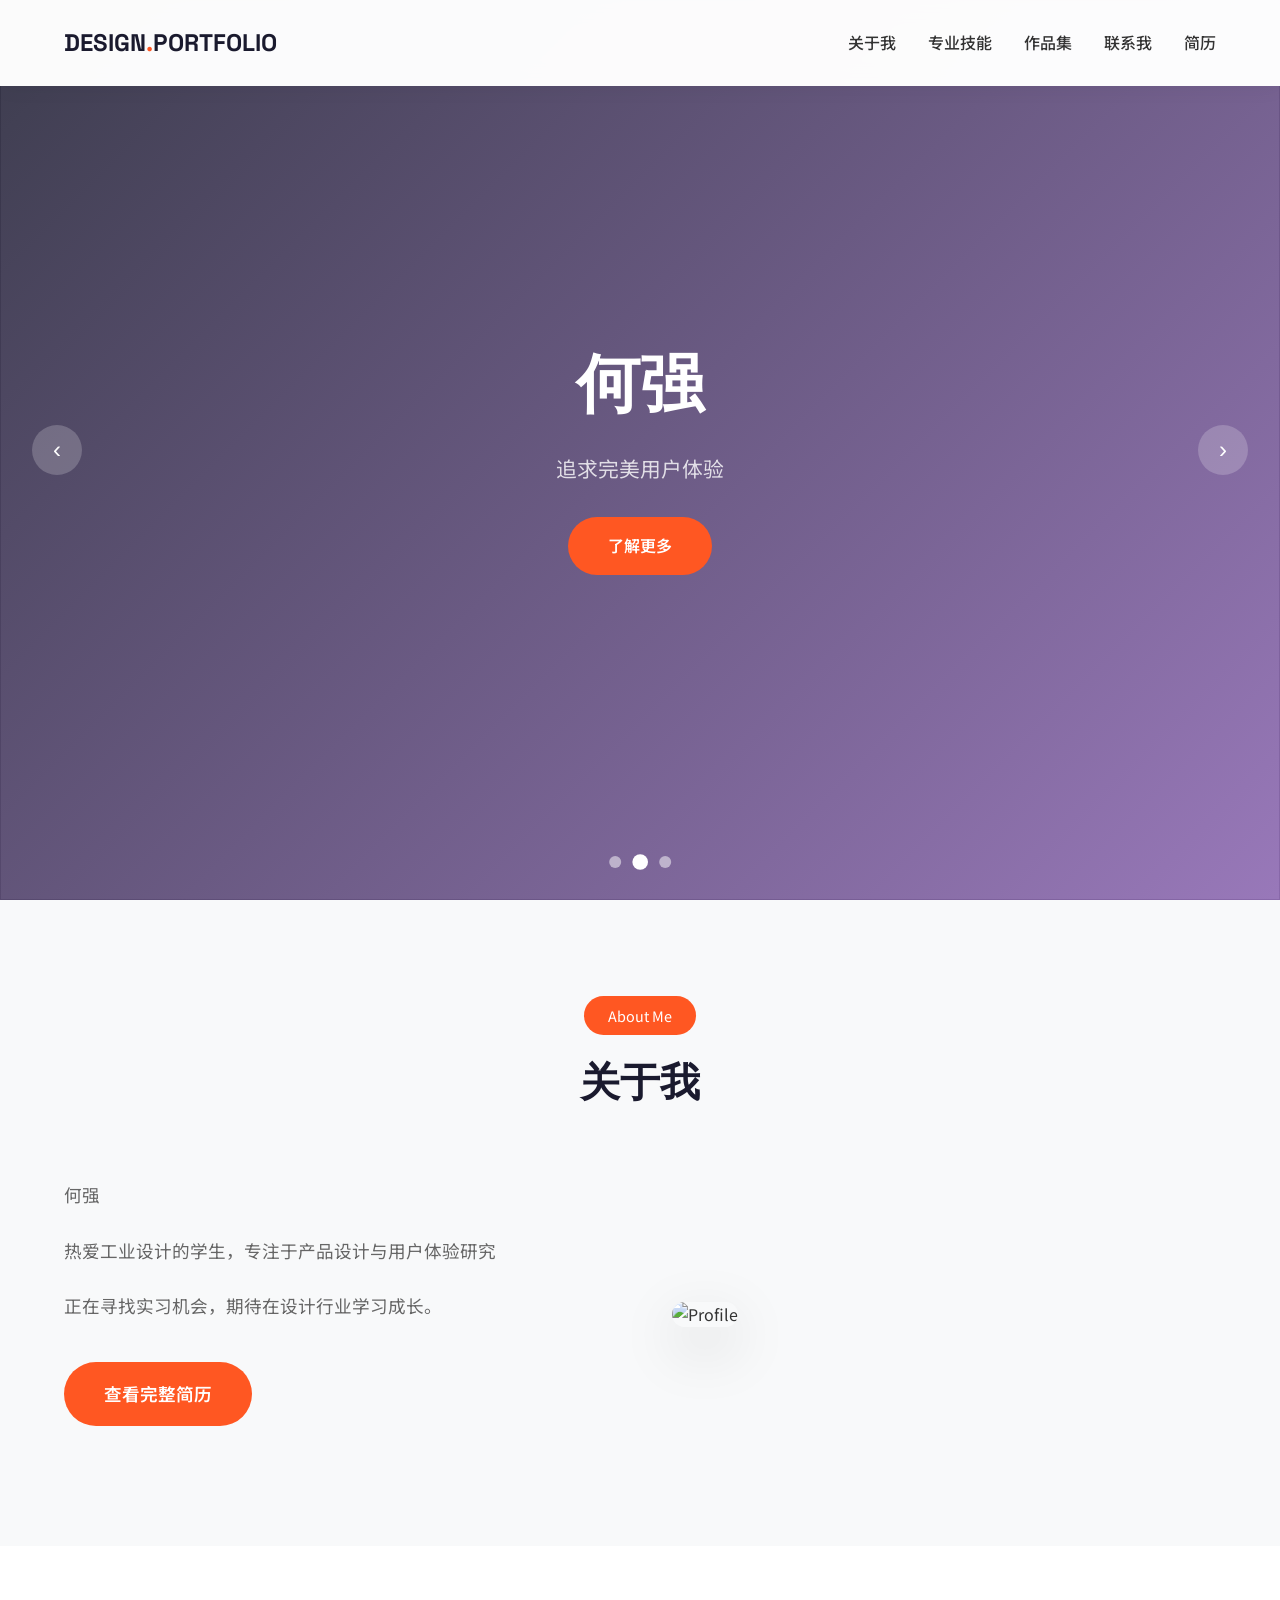
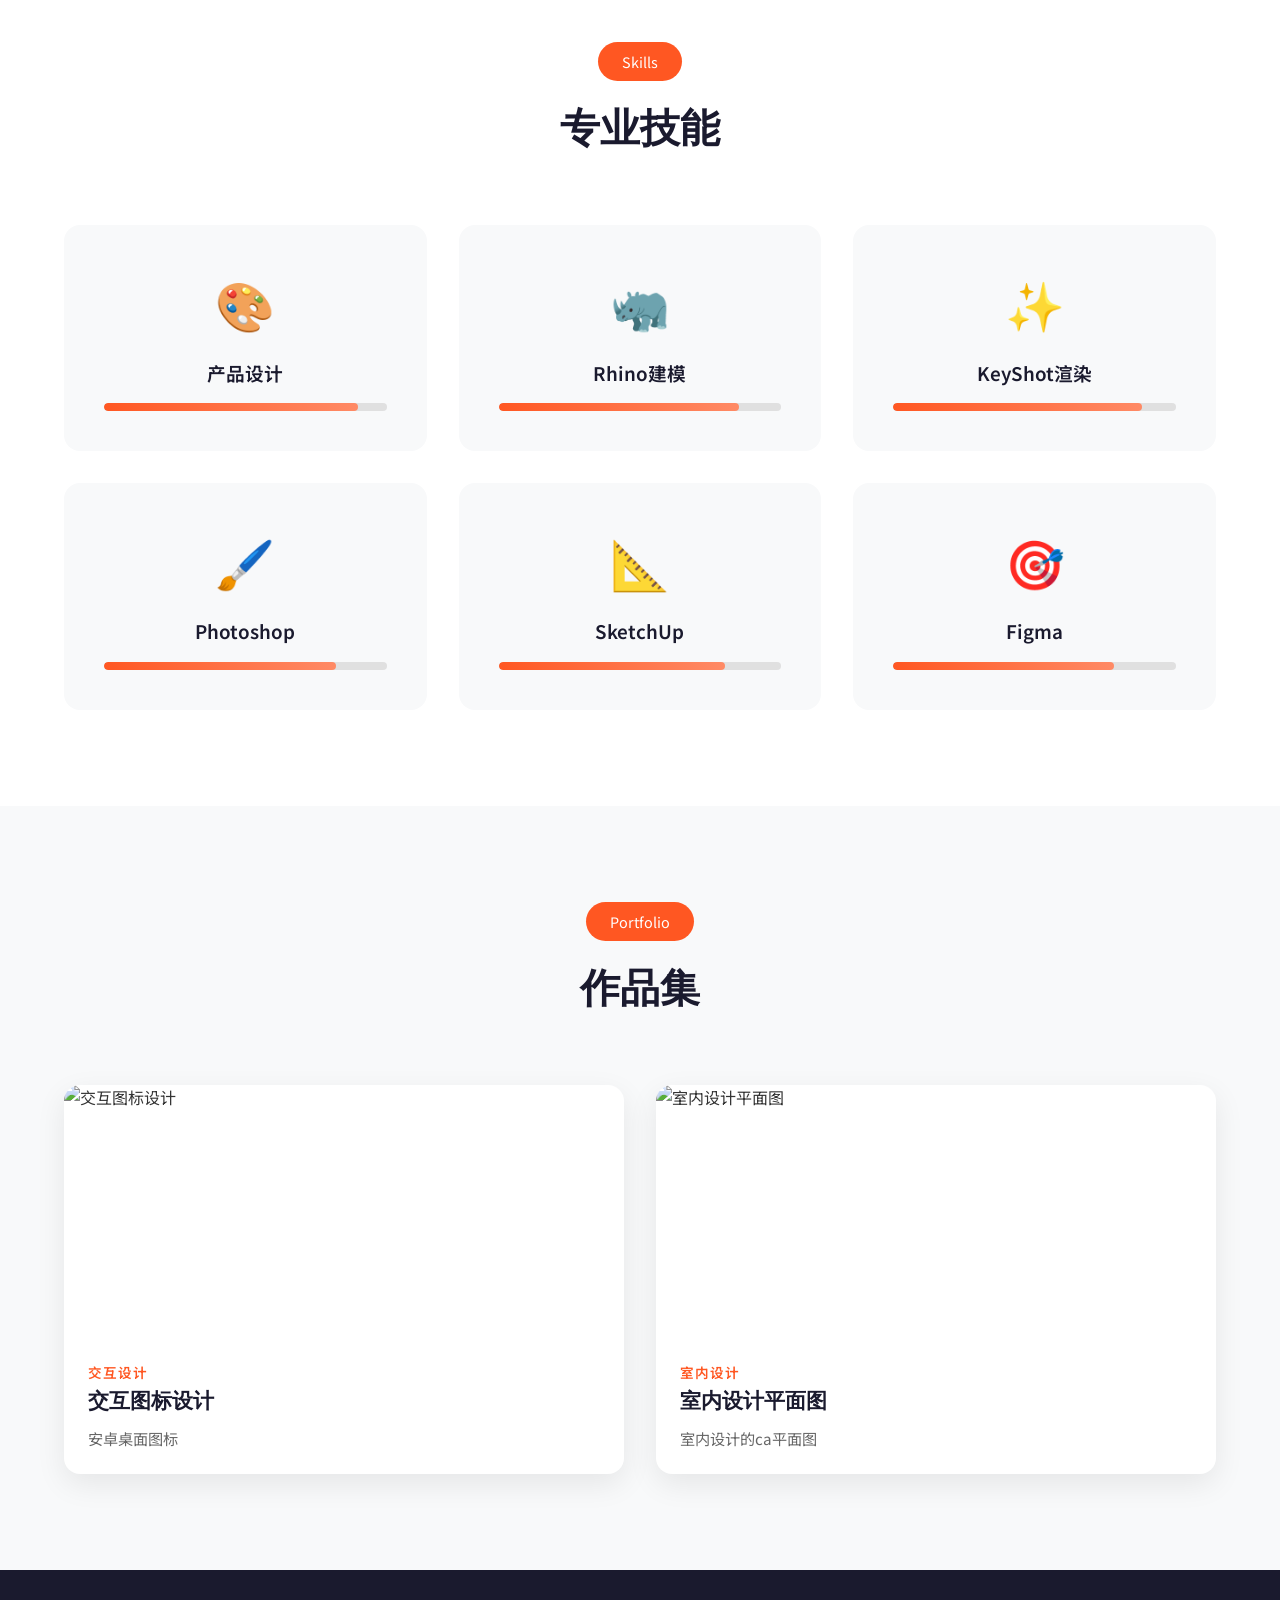
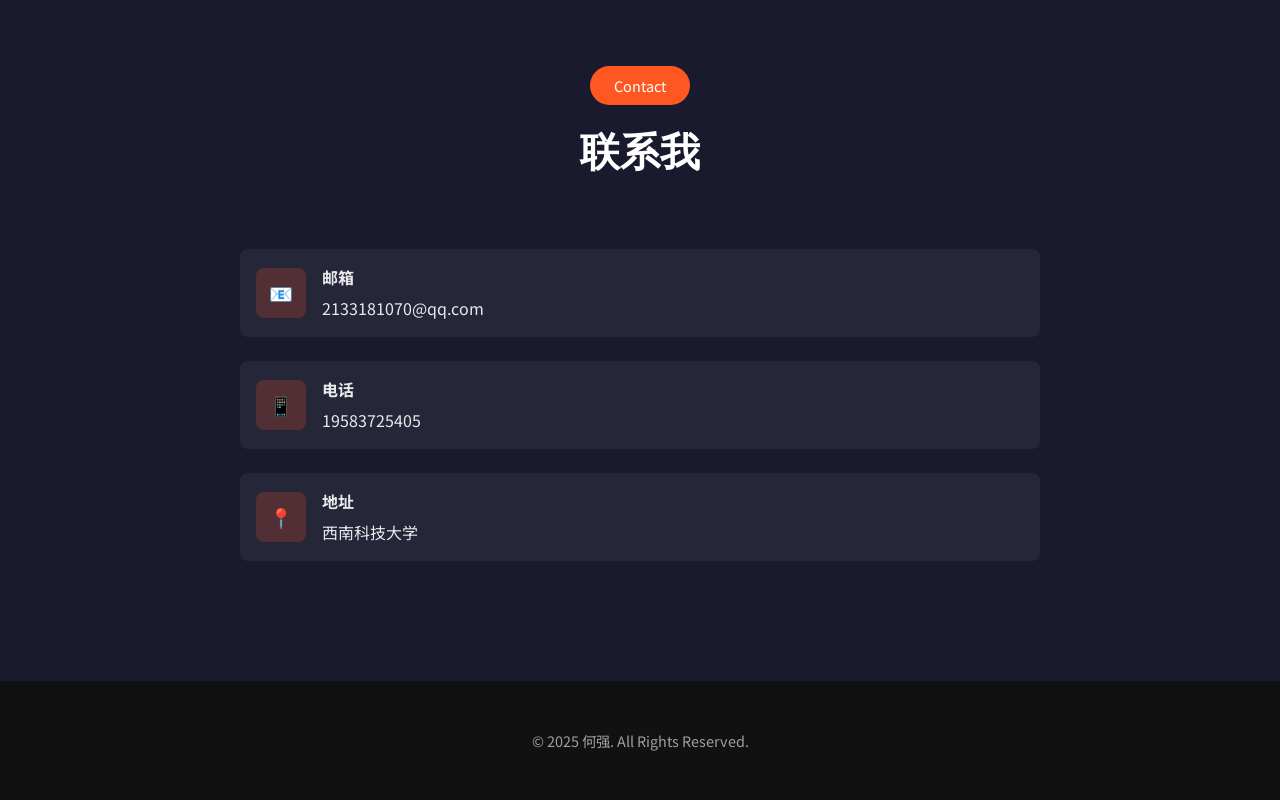
==== heqiang-portfolio/index.html @ c8d2dbbe "Add files via upload" ====
<!DOCTYPE html>
<html lang="zh-CN">
<head>
    <meta charset="UTF-8">
    <meta name="viewport" content="width=device-width, initial-scale=1.0">
    <title>何强 - 工业设计作品集</title>
    <link href="https://fonts.googleapis.com/css2?family=Noto+Sans+SC:wght@300;400;500;700&family=Space+Grotesk:wght@400;500;600;700&display=swap" rel="stylesheet">
    <style>
        :root{
            --primary:#1a1a2e;
            --secondary:#f8f9fa;
            --accent:#ff5722;
            --text:#333;
            --text-light:#666;
            --white:#fff;
            --border:#e0e0e0;
        }
        *{margin:0;padding:0;box-sizing:border-box;}
        html{scroll-behavior:smooth;}
        body{font-family:Noto Sans SC,sans-serif;color:var(--text);background:var(--white);line-height:1.6;}
        nav{position:fixed;top:0;left:0;right:0;background:rgba(255,255,255,0.98);backdrop-filter:blur(10px);padding:1.5rem 5%;display:flex;justify-content:space-between;align-items:center;z-index:1000;box-shadow:0 2px 20px rgba(0,0,0,0.05);}
        .logo{font-family:Space Grotesk,sans-serif;font-weight:700;font-size:1.5rem;color:var(--primary);}
        .logo span{color:var(--accent);}
        .nav-links{display:flex;gap:2rem;list-style:none;}
        .nav-links a{text-decoration:none;color:var(--text);font-weight:500;transition:color .3s ease;position:relative;}
        .nav-links a::after{content:"";position:absolute;bottom:-5px;left:0;width:0;height:2px;background:var(--accent);transition:width .3s ease;}
        .nav-links a:hover{color:var(--accent);}
        .nav-links a:hover::after{width:100%;}
        .banner-container{position:relative;height:100vh;overflow:hidden;}
        .banner-slide{position:absolute;top:0;left:0;width:100%;height:100%;opacity:0;transition:opacity 1s ease;display:flex;align-items:center;justify-content:center;}
        .banner-slide.active{opacity:1;}
        .banner-slide img{position:absolute;top:0;left:0;width:100%;height:100%;object-fit:cover;}
        .banner-overlay{position:absolute;top:0;left:0;width:100%;height:100%;background:linear-gradient(135deg,rgba(26,26,46,0.85) 0%,rgba(118,75,162,0.75) 100%);}
        .banner-content{position:relative;z-index:1;color:white;text-align:center;padding:0 5%;animation:fadeInUp .8s ease;}
        @keyframes fadeInUp{from{opacity:0;transform:translateY(30px);}to{opacity:1;transform:translateY(0);}}
        .banner-content h1{font-family:Space Grotesk,sans-serif;font-size:4rem;margin-bottom:1rem;}
        .banner-content h2{font-size:2rem;margin-bottom:.5rem;opacity:.9;}
        .banner-content p{font-size:1.3rem;opacity:.8;margin-bottom:2rem;}
        .banner-dots{position:absolute;bottom:2rem;left:50%;transform:translateX(-50%);display:flex;gap:.8rem;z-index:10;}
        .banner-dot{width:12px;height:12px;border-radius:50%;background:rgba(255,255,255,0.5);cursor:pointer;transition:all .3s ease;}
        .banner-dot.active{background:white;transform:scale(1.3);}
        .banner-arrows{position:absolute;top:50%;transform:translateY(-50%);width:100%;display:flex;justify-content:space-between;padding:0 2rem;z-index:10;}
        .banner-arrow{width:50px;height:50px;background:rgba(255,255,255,0.2);border:none;border-radius:50%;color:white;font-size:1.5rem;cursor:pointer;transition:all .3s ease;}
        .banner-arrow:hover{background:var(--accent);transform:scale(1.1);}
        .btn{display:inline-block;padding:1rem 2.5rem;background:var(--accent);color:var(--white);text-decoration:none;border-radius:50px;font-weight:600;transition:all .3s ease;border:none;cursor:pointer;}
        .btn:hover{transform:translateY(-3px);box-shadow:0 10px 30px rgba(255,87,34,0.4);}
        section{padding:6rem 5%;}
        .section-header{text-align:center;margin-bottom:4rem;}
        .section-tag{display:inline-block;background:var(--accent);color:var(--white);padding:.5rem 1.5rem;border-radius:50px;font-size:.9rem;margin-bottom:1rem;}
        .section-title{font-family:Space Grotesk,sans-serif;font-size:2.5rem;font-weight:700;color:var(--primary);}
        .about{background:var(--secondary);}
        .about-grid{display:grid;grid-template-columns:1fr 1fr;gap:4rem;align-items:center;max-width:1200px;margin:0 auto;}
        .about-text p{font-size:1.1rem;color:var(--text-light);margin-bottom:1.5rem;line-height:1.8;}
        .about-image img{width:100%;border-radius:20px;box-shadow:0 20px 60px rgba(0,0,0,0.15);transition:transform .5s ease;}
        .about-image:hover img{transform:scale(1.02);}
        .skills-grid{display:grid;grid-template-columns:repeat(3,1fr);gap:2rem;max-width:1200px;margin:0 auto;}
        .skill-card{background:var(--secondary);padding:2.5rem;border-radius:16px;text-align:center;transition:all .3s ease;cursor:pointer;}
        .skill-card:hover{transform:translateY(-10px);box-shadow:0 20px 40px rgba(0,0,0,0.1);}
        .skill-icon{font-size:3rem;margin-bottom:1rem;transition:transform .3s ease;}
        .skill-card:hover .skill-icon{transform:scale(1.2);}
        .skill-title{font-weight:600;margin-bottom:1rem;color:var(--primary);}
        .skill-bar{height:8px;background:var(--border);border-radius:4px;overflow:hidden;}
        .skill-progress{height:100%;background:linear-gradient(90deg,var(--accent) 0%,#ff8a65 100%);border-radius:4px;width:0;transition:width 1s ease;}
        .works{background:var(--secondary);}
        .works-grid{display:grid;grid-template-columns:repeat(2,1fr);gap:2rem;max-width:1200px;margin:0 auto;}
        .work-card{background:var(--white);border-radius:16px;overflow:hidden;box-shadow:0 10px 30px rgba(0,0,0,0.08);transition:all .3s ease;}
        .work-card:hover{transform:translateY(-10px);box-shadow:0 20px 50px rgba(0,0,0,0.15);}
        .work-image{position:relative;height:250px;overflow:hidden;}
        .work-image img{width:100%;height:100%;object-fit:cover;transition:transform .5s ease;}
        .work-card:hover .work-image img{transform:scale(1.1);}
        .work-overlay{position:absolute;top:0;left:0;width:100%;height:100%;background:rgba(255,87,34,0.9);display:flex;align-items:center;justify-content:center;opacity:0;transition:opacity .3s ease;}
        .work-card:hover .work-overlay{opacity:1;}
        .work-overlay span{color:var(--white);font-weight:600;font-size:1.1rem;}
        .work-info{padding:1.5rem;}
        .work-category{color:var(--accent);font-size:.85rem;font-weight:600;text-transform:uppercase;letter-spacing:1px;margin-bottom:.5rem;}
        .work-title{font-family:Space Grotesk,sans-serif;font-size:1.3rem;margin-bottom:.5rem;color:var(--primary);}
        .work-desc{color:var(--text-light);font-size:.95rem;}
        .contact{background:var(--primary);color:var(--white);}
        .contact .section-title{color:var(--white);}
        .contact-content{max-width:800px;margin:0 auto;}
        .contact-item{display:flex;align-items:center;margin-bottom:1.5rem;padding:1rem;background:rgba(255,255,255,0.05);border-radius:8px;transition:all .3s ease;}
        .contact-item:hover{background:rgba(255,255,255,0.1);transform:translateX(10px);}
        .contact-icon{width:50px;height:50px;background:rgba(255,87,34,0.2);display:flex;align-items:center;justify-content:center;margin-right:1rem;font-size:1.2rem;border-radius:8px;transition:all .3s ease;}
        .contact-item:hover .contact-icon{background:var(--accent);transform:scale(1.1);}
        .contact-text{color:rgba(255,255,255,0.9);}
        .contact-text strong{display:block;margin-bottom:.3rem;}
        footer{background:#111;color:rgba(255,255,255,0.6);padding:3rem 5%;text-align:center;}
        .copyright{font-size:.9rem;}
        @media (max-width:1024px){
            .about-grid,.skills-grid,.works-grid{grid-template-columns:1fr;}
        }
        @media (max-width:768px){
            .nav-links{display:none;}
            .banner-content h1{font-size:2.5rem;}
            .section-title{font-size:2rem;}
        }
    </style>
</head>
<body>
    <nav>
        <div class="logo">DESIGN<span>.</span>PORTFOLIO</div>
        <ul class="nav-links">
            <li><a href="#about">关于我</a></li>
            <li><a href="#skills">专业技能</a></li>
            <li><a href="#works">作品集</a></li>
            <li><a href="#contact">联系我</a></li>
            <li><a href="resume.html">简历</a></li>
        </ul>
    </nav>
    
    <div class="banner-container">
        <div class="banner-slide active">
            <img src="https://images.unsplash.com/photo-1618221195710-dd6b41faaea6?w=1600&h=800&fit=crop" alt="">
            <div class="banner-overlay"></div>
            <div class="banner-content">
                <h2></h2>
                <h1>何强</h1>
                <p>融合艺术与科技</p>
                <a href="#about" class="btn">了解更多</a>
            </div>
        </div>
        <div class="banner-slide">
            <img src="https://images.unsplash.com/photo-1582719478250-c89cae4dc85b?w=1600&h=800&fit=crop" alt="">
            <div class="banner-overlay"></div>
            <div class="banner-content">
                <h2></h2>
                <h1>何强</h1>
                <p>追求完美用户体验</p>
                <a href="#about" class="btn">了解更多</a>
            </div>
        </div>
        <div class="banner-slide">
            <img src="https://images.unsplash.com/photo-1585771724684-38269d6639fd?w=1600&h=800&fit=crop" alt="">
            <div class="banner-overlay"></div>
            <div class="banner-content">
                <h2></h2>
                <h1>何强</h1>
                <p>用设计改变世界</p>
                <a href="#about" class="btn">了解更多</a>
            </div>
        </div>
        <div class="banner-arrows">
            <button class="banner-arrow" onclick="prevSlide()">&lsaquo;</button>
            <button class="banner-arrow" onclick="nextSlide()">&rsaquo;</button>
        </div>
        <div class="banner-dots">
            <div class="banner-dot active" onclick="goToSlide(0)"></div>
            <div class="banner-dot" onclick="goToSlide(1)"></div>
            <div class="banner-dot" onclick="goToSlide(2)"></div>
        </div>
    </div>
    
    <section class="about" id="about">
        <div class="section-header">
            <span class="section-tag">About Me</span>
            <h2 class="section-title">关于我</h2>
        </div>
        <div class="about-grid">
            <div class="about-text">
                <p>何强</p>
                <p>热爱工业设计的学生，专注于产品设计与用户体验研究</p>
                <p>正在寻找实习机会，期待在设计行业学习成长。</p>
                <p><a href="resume.html" class="btn" style="margin-top:1rem;">查看完整简历</a></p>
            </div>
            <div class="about-image">
                <img src="https://s3.bmp.ovh/2026/05/25/KSv9nEZB.jpg" alt="Profile">
            </div>
        </div>
    </section>
    
    <section class="skills" id="skills">
        <div class="section-header">
            <span class="section-tag">Skills</span>
            <h2 class="section-title">专业技能</h2>
        </div>
        <div class="skills-grid">
            <div class="skill-card">
                <div class="skill-icon">🎨</div>
                <h3 class="skill-title">产品设计</h3>
                <div class="skill-bar"><div class="skill-progress" data-level="90"></div></div>
            </div>
            <div class="skill-card">
                <div class="skill-icon">🦏</div>
                <h3 class="skill-title">Rhino建模</h3>
                <div class="skill-bar"><div class="skill-progress" data-level="85"></div></div>
            </div>
            <div class="skill-card">
                <div class="skill-icon">✨</div>
                <h3 class="skill-title">KeyShot渲染</h3>
                <div class="skill-bar"><div class="skill-progress" data-level="88"></div></div>
            </div>
            <div class="skill-card">
                <div class="skill-icon">🖌️</div>
                <h3 class="skill-title">Photoshop</h3>
                <div class="skill-bar"><div class="skill-progress" data-level="82"></div></div>
            </div>
            <div class="skill-card">
                <div class="skill-icon">📐</div>
                <h3 class="skill-title">SketchUp</h3>
                <div class="skill-bar"><div class="skill-progress" data-level="80"></div></div>
            </div>
            <div class="skill-card">
                <div class="skill-icon">🎯</div>
                <h3 class="skill-title">Figma</h3>
                <div class="skill-bar"><div class="skill-progress" data-level="78"></div></div>
            </div>
        </div>
    </section>
    
    <section class="works" id="works">
        <div class="section-header">
            <span class="section-tag">Portfolio</span>
            <h2 class="section-title">作品集</h2>
        </div>
        <div class="works-grid">
            <div class="work-card" onclick="window.location.href='work-0.html'">
                <div class="work-image">
                    <img src="https://s3.bmp.ovh/2026/05/27/2wf9sOE0.jpg" alt="交互图标设计">
                    <div class="work-overlay"><span>查看详情 →</span></div>
                </div>
                <div class="work-info">
                    <span class="work-category">交互设计</span>
                    <h3 class="work-title">交互图标设计</h3>
                    <p class="work-desc">安卓桌面图标</p>
                </div>
            </div>
            <div class="work-card" onclick="window.location.href='work-1.html'">
                <div class="work-image">
                    <img src="https://s3.bmp.ovh/2026/05/27/b5CVWe9d.png" alt="室内设计平面图">
                    <div class="work-overlay"><span>查看详情 →</span></div>
                </div>
                <div class="work-info">
                    <span class="work-category">室内设计</span>
                    <h3 class="work-title">室内设计平面图</h3>
                    <p class="work-desc">室内设计的ca平面图</p>
                </div>
            </div>
        </div>
    </section>
    
    <section class="contact" id="contact">
        <div class="section-header">
            <span class="section-tag">Contact</span>
            <h2 class="section-title">联系我</h2>
        </div>
        <div class="contact-content">
            <div class="contact-item">
                <div class="contact-icon">📧</div>
                <div class="contact-text"><strong>邮箱</strong><span>2133181070@qq.com</span></div>
            </div>
            <div class="contact-item">
                <div class="contact-icon">📱</div>
                <div class="contact-text"><strong>电话</strong><span>19583725405</span></div>
            </div>
            <div class="contact-item">
                <div class="contact-icon">📍</div>
                <div class="contact-text"><strong>地址</strong><span>西南科技大学</span></div>
            </div>
        </div>
    </section>
    
    <footer>
        <div class="copyright">© 2025 何强. All Rights Reserved.</div>
    </footer>
    
    <script>
        let currentSlide=0;
        const slides=document.querySelectorAll(".banner-slide"),dots=document.querySelectorAll(".banner-dot");
        function showSlide(e){slides.forEach((o,i)=>o.classList.toggle("active",i===e)),dots.forEach((o,i)=>o.classList.toggle("active",i===e))}
        function nextSlide(){currentSlide=(currentSlide+1)%slides.length,showSlide(currentSlide)}
        function prevSlide(){currentSlide=(currentSlide-1+slides.length)%slides.length,showSlide(currentSlide)}
        function goToSlide(e){currentSlide=e,showSlide(currentSlide)}
        setInterval(nextSlide,5e3);
        window.addEventListener("scroll",()=>{document.querySelectorAll(".skill-progress").forEach(e=>{const o=e.getBoundingClientRect();o.top<window.innerHeight&&!e.classList.contains("animated")&&(e.classList.add("animated"),e.style.width=e.dataset.level+"%")})});
    </script>
</body>
</html>
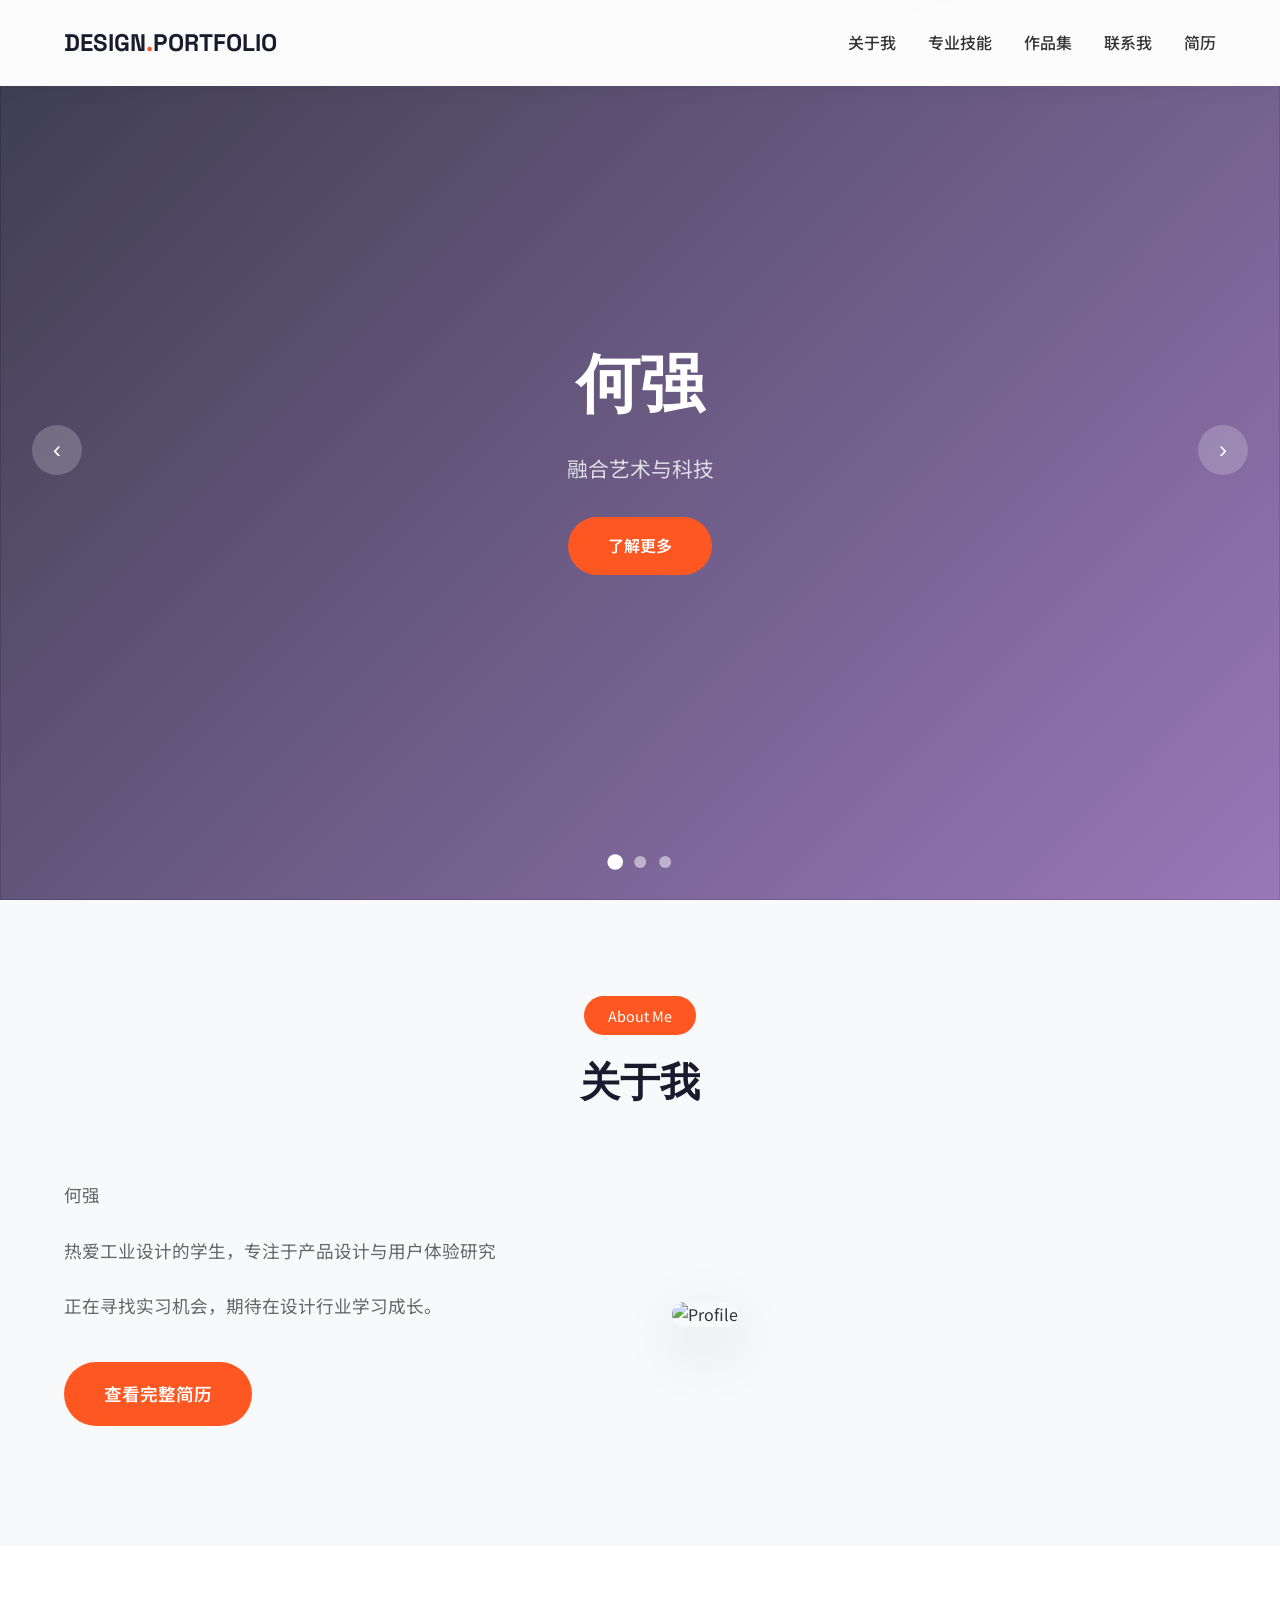
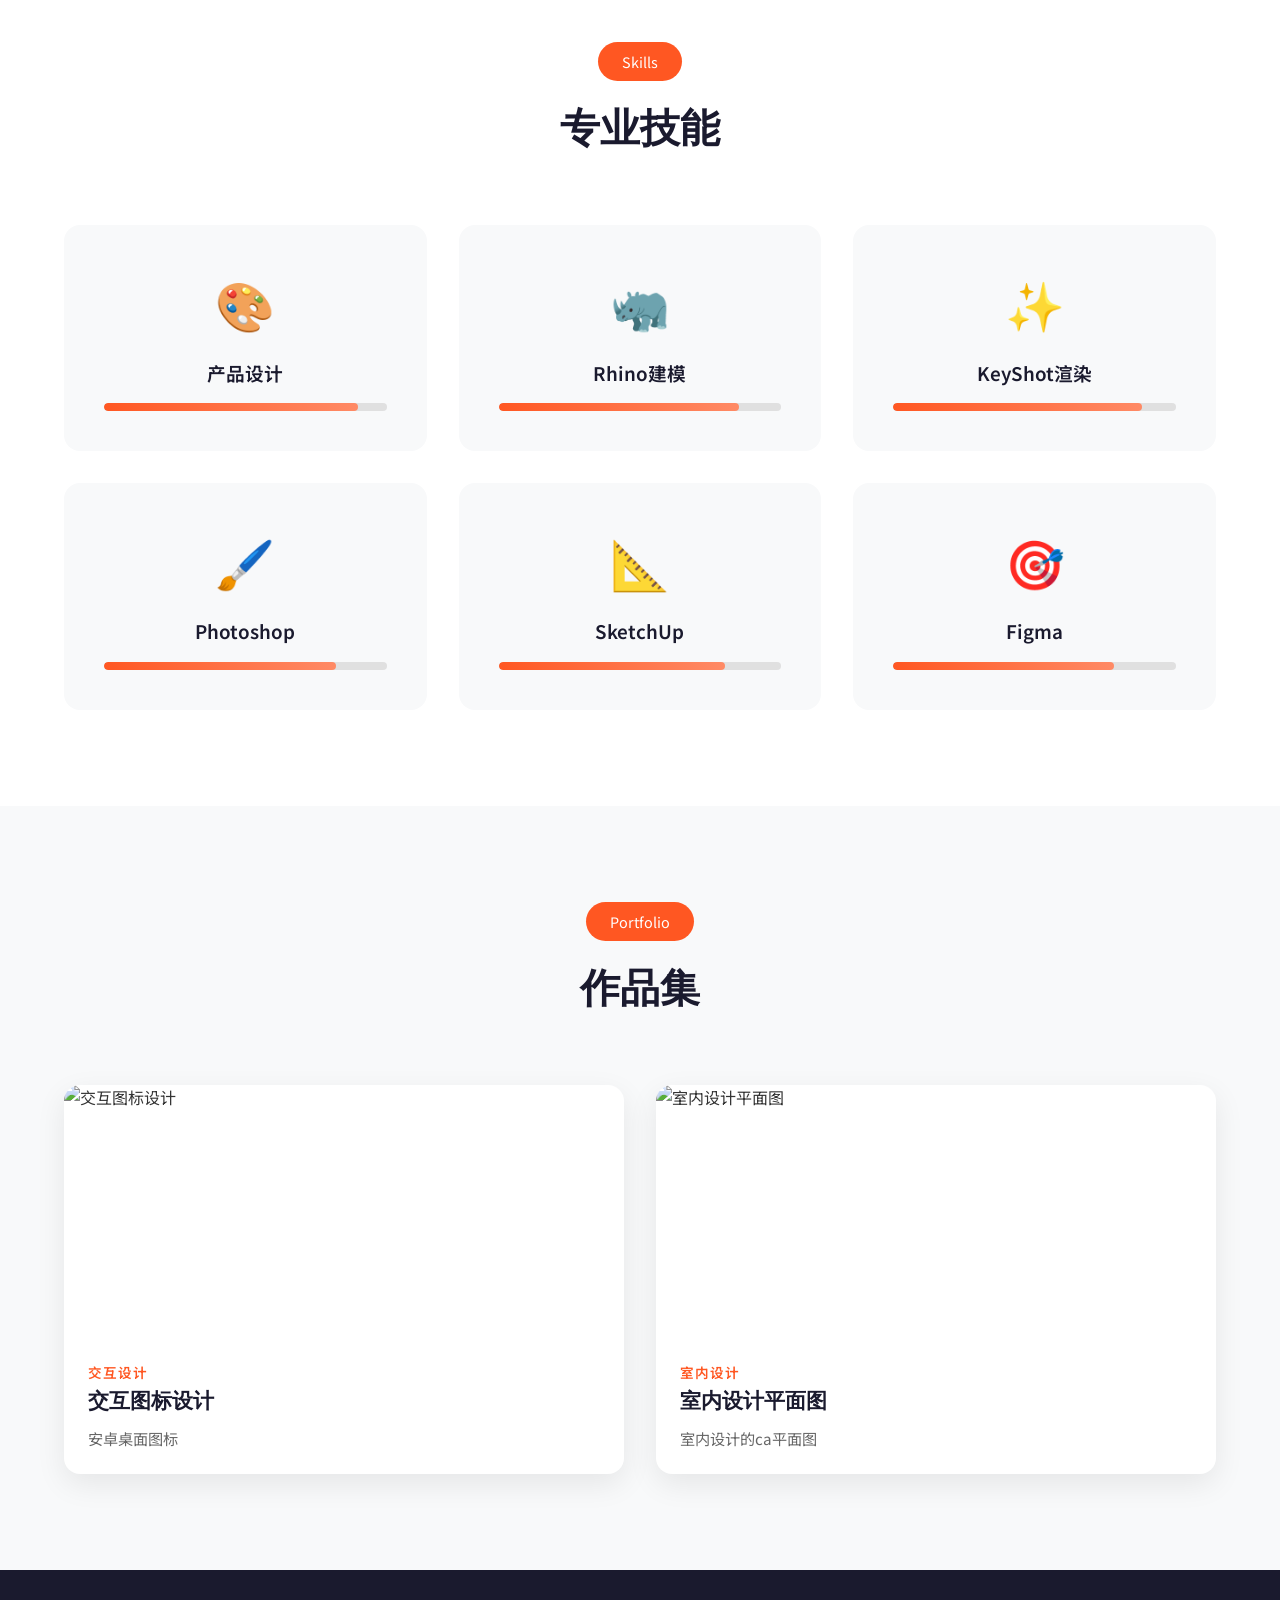
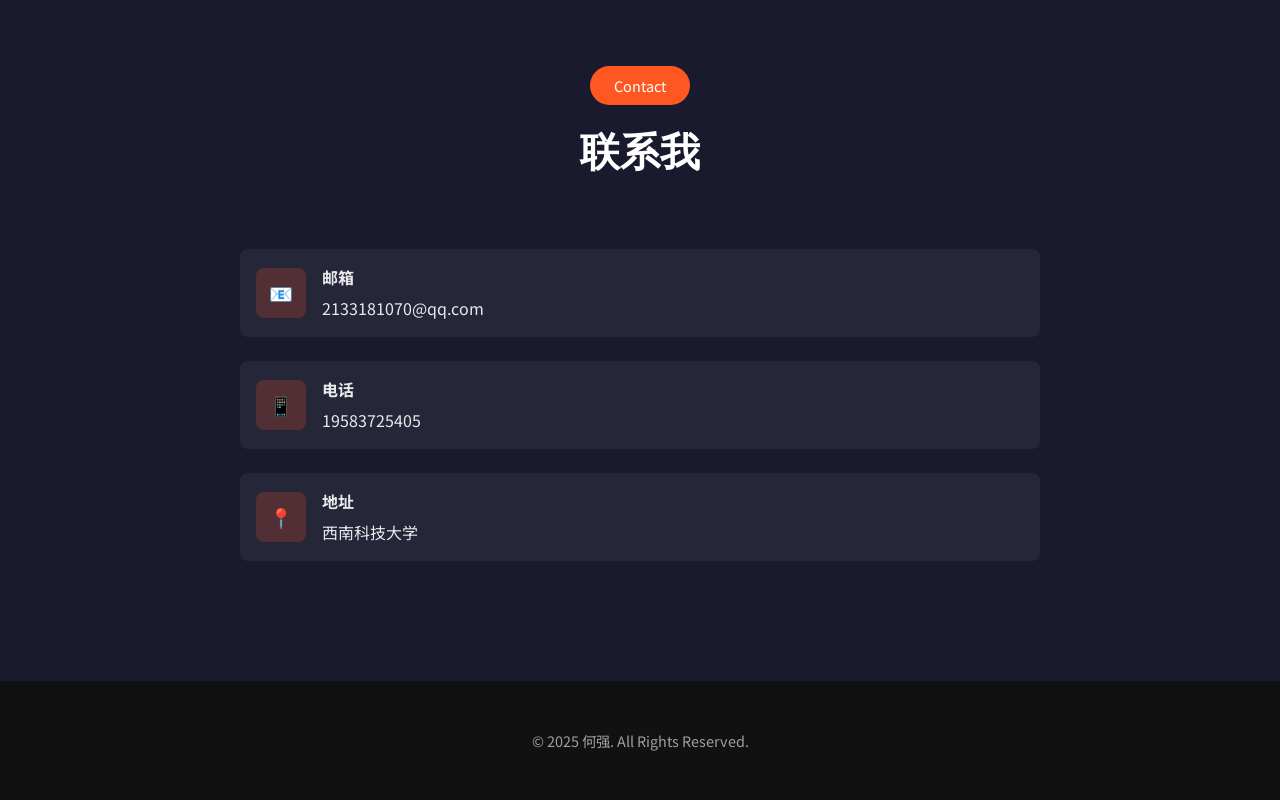
==== commit 896753d9: "Add files via upload" ====
--- a/heqiang-portfolio/index.html
+++ b/heqiang-portfolio/index.html
@@ -5,96 +5,7 @@
     <meta name="viewport" content="width=device-width, initial-scale=1.0">
     <title>何强 - 工业设计作品集</title>
     <link href="https://fonts.googleapis.com/css2?family=Noto+Sans+SC:wght@300;400;500;700&family=Space+Grotesk:wght@400;500;600;700&display=swap" rel="stylesheet">
-    <style>
-        :root{
-            --primary:#1a1a2e;
-            --secondary:#f8f9fa;
-            --accent:#ff5722;
-            --text:#333;
-            --text-light:#666;
-            --white:#fff;
-            --border:#e0e0e0;
-        }
-        *{margin:0;padding:0;box-sizing:border-box;}
-        html{scroll-behavior:smooth;}
-        body{font-family:Noto Sans SC,sans-serif;color:var(--text);background:var(--white);line-height:1.6;}
-        nav{position:fixed;top:0;left:0;right:0;background:rgba(255,255,255,0.98);backdrop-filter:blur(10px);padding:1.5rem 5%;display:flex;justify-content:space-between;align-items:center;z-index:1000;box-shadow:0 2px 20px rgba(0,0,0,0.05);}
-        .logo{font-family:Space Grotesk,sans-serif;font-weight:700;font-size:1.5rem;color:var(--primary);}
-        .logo span{color:var(--accent);}
-        .nav-links{display:flex;gap:2rem;list-style:none;}
-        .nav-links a{text-decoration:none;color:var(--text);font-weight:500;transition:color .3s ease;position:relative;}
-        .nav-links a::after{content:"";position:absolute;bottom:-5px;left:0;width:0;height:2px;background:var(--accent);transition:width .3s ease;}
-        .nav-links a:hover{color:var(--accent);}
-        .nav-links a:hover::after{width:100%;}
-        .banner-container{position:relative;height:100vh;overflow:hidden;}
-        .banner-slide{position:absolute;top:0;left:0;width:100%;height:100%;opacity:0;transition:opacity 1s ease;display:flex;align-items:center;justify-content:center;}
-        .banner-slide.active{opacity:1;}
-        .banner-slide img{position:absolute;top:0;left:0;width:100%;height:100%;object-fit:cover;}
-        .banner-overlay{position:absolute;top:0;left:0;width:100%;height:100%;background:linear-gradient(135deg,rgba(26,26,46,0.85) 0%,rgba(118,75,162,0.75) 100%);}
-        .banner-content{position:relative;z-index:1;color:white;text-align:center;padding:0 5%;animation:fadeInUp .8s ease;}
-        @keyframes fadeInUp{from{opacity:0;transform:translateY(30px);}to{opacity:1;transform:translateY(0);}}
-        .banner-content h1{font-family:Space Grotesk,sans-serif;font-size:4rem;margin-bottom:1rem;}
-        .banner-content h2{font-size:2rem;margin-bottom:.5rem;opacity:.9;}
-        .banner-content p{font-size:1.3rem;opacity:.8;margin-bottom:2rem;}
-        .banner-dots{position:absolute;bottom:2rem;left:50%;transform:translateX(-50%);display:flex;gap:.8rem;z-index:10;}
-        .banner-dot{width:12px;height:12px;border-radius:50%;background:rgba(255,255,255,0.5);cursor:pointer;transition:all .3s ease;}
-        .banner-dot.active{background:white;transform:scale(1.3);}
-        .banner-arrows{position:absolute;top:50%;transform:translateY(-50%);width:100%;display:flex;justify-content:space-between;padding:0 2rem;z-index:10;}
-        .banner-arrow{width:50px;height:50px;background:rgba(255,255,255,0.2);border:none;border-radius:50%;color:white;font-size:1.5rem;cursor:pointer;transition:all .3s ease;}
-        .banner-arrow:hover{background:var(--accent);transform:scale(1.1);}
-        .btn{display:inline-block;padding:1rem 2.5rem;background:var(--accent);color:var(--white);text-decoration:none;border-radius:50px;font-weight:600;transition:all .3s ease;border:none;cursor:pointer;}
-        .btn:hover{transform:translateY(-3px);box-shadow:0 10px 30px rgba(255,87,34,0.4);}
-        section{padding:6rem 5%;}
-        .section-header{text-align:center;margin-bottom:4rem;}
-        .section-tag{display:inline-block;background:var(--accent);color:var(--white);padding:.5rem 1.5rem;border-radius:50px;font-size:.9rem;margin-bottom:1rem;}
-        .section-title{font-family:Space Grotesk,sans-serif;font-size:2.5rem;font-weight:700;color:var(--primary);}
-        .about{background:var(--secondary);}
-        .about-grid{display:grid;grid-template-columns:1fr 1fr;gap:4rem;align-items:center;max-width:1200px;margin:0 auto;}
-        .about-text p{font-size:1.1rem;color:var(--text-light);margin-bottom:1.5rem;line-height:1.8;}
-        .about-image img{width:100%;border-radius:20px;box-shadow:0 20px 60px rgba(0,0,0,0.15);transition:transform .5s ease;}
-        .about-image:hover img{transform:scale(1.02);}
-        .skills-grid{display:grid;grid-template-columns:repeat(3,1fr);gap:2rem;max-width:1200px;margin:0 auto;}
-        .skill-card{background:var(--secondary);padding:2.5rem;border-radius:16px;text-align:center;transition:all .3s ease;cursor:pointer;}
-        .skill-card:hover{transform:translateY(-10px);box-shadow:0 20px 40px rgba(0,0,0,0.1);}
-        .skill-icon{font-size:3rem;margin-bottom:1rem;transition:transform .3s ease;}
-        .skill-card:hover .skill-icon{transform:scale(1.2);}
-        .skill-title{font-weight:600;margin-bottom:1rem;color:var(--primary);}
-        .skill-bar{height:8px;background:var(--border);border-radius:4px;overflow:hidden;}
-        .skill-progress{height:100%;background:linear-gradient(90deg,var(--accent) 0%,#ff8a65 100%);border-radius:4px;width:0;transition:width 1s ease;}
-        .works{background:var(--secondary);}
-        .works-grid{display:grid;grid-template-columns:repeat(2,1fr);gap:2rem;max-width:1200px;margin:0 auto;}
-        .work-card{background:var(--white);border-radius:16px;overflow:hidden;box-shadow:0 10px 30px rgba(0,0,0,0.08);transition:all .3s ease;}
-        .work-card:hover{transform:translateY(-10px);box-shadow:0 20px 50px rgba(0,0,0,0.15);}
-        .work-image{position:relative;height:250px;overflow:hidden;}
-        .work-image img{width:100%;height:100%;object-fit:cover;transition:transform .5s ease;}
-        .work-card:hover .work-image img{transform:scale(1.1);}
-        .work-overlay{position:absolute;top:0;left:0;width:100%;height:100%;background:rgba(255,87,34,0.9);display:flex;align-items:center;justify-content:center;opacity:0;transition:opacity .3s ease;}
-        .work-card:hover .work-overlay{opacity:1;}
-        .work-overlay span{color:var(--white);font-weight:600;font-size:1.1rem;}
-        .work-info{padding:1.5rem;}
-        .work-category{color:var(--accent);font-size:.85rem;font-weight:600;text-transform:uppercase;letter-spacing:1px;margin-bottom:.5rem;}
-        .work-title{font-family:Space Grotesk,sans-serif;font-size:1.3rem;margin-bottom:.5rem;color:var(--primary);}
-        .work-desc{color:var(--text-light);font-size:.95rem;}
-        .contact{background:var(--primary);color:var(--white);}
-        .contact .section-title{color:var(--white);}
-        .contact-content{max-width:800px;margin:0 auto;}
-        .contact-item{display:flex;align-items:center;margin-bottom:1.5rem;padding:1rem;background:rgba(255,255,255,0.05);border-radius:8px;transition:all .3s ease;}
-        .contact-item:hover{background:rgba(255,255,255,0.1);transform:translateX(10px);}
-        .contact-icon{width:50px;height:50px;background:rgba(255,87,34,0.2);display:flex;align-items:center;justify-content:center;margin-right:1rem;font-size:1.2rem;border-radius:8px;transition:all .3s ease;}
-        .contact-item:hover .contact-icon{background:var(--accent);transform:scale(1.1);}
-        .contact-text{color:rgba(255,255,255,0.9);}
-        .contact-text strong{display:block;margin-bottom:.3rem;}
-        footer{background:#111;color:rgba(255,255,255,0.6);padding:3rem 5%;text-align:center;}
-        .copyright{font-size:.9rem;}
-        @media (max-width:1024px){
-            .about-grid,.skills-grid,.works-grid{grid-template-columns:1fr;}
-        }
-        @media (max-width:768px){
-            .nav-links{display:none;}
-            .banner-content h1{font-size:2.5rem;}
-            .section-title{font-size:2rem;}
-        }
-    </style>
+    <link rel="stylesheet" href="css/style.css">
 </head>
 <body>
     <nav>
@@ -263,15 +174,6 @@
         <div class="copyright">© 2025 何强. All Rights Reserved.</div>
     </footer>
     
-    <script>
-        let currentSlide=0;
-        const slides=document.querySelectorAll(".banner-slide"),dots=document.querySelectorAll(".banner-dot");
-        function showSlide(e){slides.forEach((o,i)=>o.classList.toggle("active",i===e)),dots.forEach((o,i)=>o.classList.toggle("active",i===e))}
-        function nextSlide(){currentSlide=(currentSlide+1)%slides.length,showSlide(currentSlide)}
-        function prevSlide(){currentSlide=(currentSlide-1+slides.length)%slides.length,showSlide(currentSlide)}
-        function goToSlide(e){currentSlide=e,showSlide(currentSlide)}
-        setInterval(nextSlide,5e3);
-        window.addEventListener("scroll",()=>{document.querySelectorAll(".skill-progress").forEach(e=>{const o=e.getBoundingClientRect();o.top<window.innerHeight&&!e.classList.contains("animated")&&(e.classList.add("animated"),e.style.width=e.dataset.level+"%")})});
-    </script>
+    <script src="js/main.js"></script>
 </body>
 </html>
--- a/heqiang-portfolio/css/style.css
+++ b/heqiang-portfolio/css/style.css
@@ -0,0 +1,125 @@
+:root{
+    --primary:#1a1a2e;
+    --secondary:#f8f9fa;
+    --accent:#ff5722;
+    --text:#333;
+    --text-light:#666;
+    --white:#fff;
+    --border:#e0e0e0;
+}
+*{margin:0;padding:0;box-sizing:border-box;}
+html{scroll-behavior:smooth;}
+body{font-family:Noto Sans SC,sans-serif;color:var(--text);background:var(--white);line-height:1.6;}
+nav{position:fixed;top:0;left:0;right:0;background:rgba(255,255,255,0.98);backdrop-filter:blur(10px);padding:1.5rem 5%;display:flex;justify-content:space-between;align-items:center;z-index:1000;box-shadow:0 2px 20px rgba(0,0,0,0.05);}
+.logo{font-family:Space Grotesk,sans-serif;font-weight:700;font-size:1.5rem;color:var(--primary);}
+.logo span{color:var(--accent);}
+.nav-links{display:flex;gap:2rem;list-style:none;}
+.nav-links a{text-decoration:none;color:var(--text);font-weight:500;transition:color .3s ease;position:relative;}
+.nav-links a::after{content:"";position:absolute;bottom:-5px;left:0;width:0;height:2px;background:var(--accent);transition:width .3s ease;}
+.nav-links a:hover{color:var(--accent);}
+.nav-links a:hover::after{width:100%;}
+.btn{display:inline-block;padding:1rem 2.5rem;background:var(--accent);color:var(--white);text-decoration:none;border-radius:50px;font-weight:600;transition:all .3s ease;border:none;cursor:pointer;}
+.btn:hover{transform:translateY(-3px);box-shadow:0 10px 30px rgba(255,87,34,0.4);}
+section,.section{padding:6rem 5%;}
+.section-header{text-align:center;margin-bottom:4rem;}
+.section-tag{display:inline-block;background:var(--accent);color:var(--white);padding:.5rem 1.5rem;border-radius:50px;font-size:.9rem;margin-bottom:1rem;}
+.section-title{font-family:Space Grotesk,sans-serif;font-size:2.5rem;font-weight:700;color:var(--primary);}
+.about{background:var(--secondary);}
+.about-grid{display:grid;grid-template-columns:1fr 1fr;gap:4rem;align-items:center;max-width:1200px;margin:0 auto;}
+.about-text p{font-size:1.1rem;color:var(--text-light);margin-bottom:1.5rem;line-height:1.8;}
+.about-image img{width:100%;border-radius:20px;box-shadow:0 20px 60px rgba(0,0,0,0.15);transition:transform .5s ease;}
+.about-image:hover img{transform:scale(1.02);}
+.skills-grid{display:grid;grid-template-columns:repeat(3,1fr);gap:2rem;max-width:1200px;margin:0 auto;}
+.skill-card{background:var(--secondary);padding:2.5rem;border-radius:16px;text-align:center;transition:all .3s ease;cursor:pointer;}
+.skill-card:hover{transform:translateY(-10px);box-shadow:0 20px 40px rgba(0,0,0,0.1);}
+.skill-icon{font-size:3rem;margin-bottom:1rem;transition:transform .3s ease;}
+.skill-card:hover .skill-icon{transform:scale(1.2);}
+.skill-title{font-weight:600;margin-bottom:1rem;color:var(--primary);}
+.skill-bar{height:8px;background:var(--border);border-radius:4px;overflow:hidden;}
+.skill-progress{height:100%;background:linear-gradient(90deg,var(--accent) 0%,#ff8a65 100%);border-radius:4px;width:0;transition:width 1s ease;}
+.works{background:var(--secondary);}
+.works-grid{display:grid;grid-template-columns:repeat(2,1fr);gap:2rem;max-width:1200px;margin:0 auto;}
+.work-card{background:var(--white);border-radius:16px;overflow:hidden;box-shadow:0 10px 30px rgba(0,0,0,0.08);transition:all .3s ease;}
+.work-card:hover{transform:translateY(-10px);box-shadow:0 20px 50px rgba(0,0,0,0.15);}
+.work-image{position:relative;height:250px;overflow:hidden;}
+.work-image img{width:100%;height:100%;object-fit:cover;transition:transform .5s ease;}
+.work-card:hover .work-image img{transform:scale(1.1);}
+.work-overlay{position:absolute;top:0;left:0;width:100%;height:100%;background:rgba(255,87,34,0.9);display:flex;align-items:center;justify-content:center;opacity:0;transition:opacity .3s ease;}
+.work-card:hover .work-overlay{opacity:1;}
+.work-overlay span{color:var(--white);font-weight:600;font-size:1.1rem;}
+.work-info{padding:1.5rem;}
+.work-category{color:var(--accent);font-size:.85rem;font-weight:600;text-transform:uppercase;letter-spacing:1px;margin-bottom:.5rem;}
+.work-title{font-family:Space Grotesk,sans-serif;font-size:1.3rem;margin-bottom:.5rem;color:var(--primary);}
+.work-desc{color:var(--text-light);font-size:.95rem;}
+.contact{background:var(--primary);color:var(--white);}
+.contact .section-title{color:var(--white);}
+.contact-content{max-width:800px;margin:0 auto;}
+.contact-item{display:flex;align-items:center;margin-bottom:1.5rem;padding:1rem;background:rgba(255,255,255,0.05);border-radius:8px;transition:all .3s ease;}
+.contact-item:hover{background:rgba(255,255,255,0.1);transform:translateX(10px);}
+.contact-icon{width:50px;height:50px;background:rgba(255,87,34,0.2);display:flex;align-items:center;justify-content:center;margin-right:1rem;font-size:1.2rem;border-radius:8px;transition:all .3s ease;}
+.contact-item:hover .contact-icon{background:var(--accent);transform:scale(1.1);}
+.contact-text{color:rgba(255,255,255,0.9);}
+.contact-text strong{display:block;margin-bottom:.3rem;}
+footer{background:#111;color:rgba(255,255,255,0.6);padding:3rem 5%;text-align:center;}
+.copyright{font-size:.9rem;}
+.banner-container{position:relative;height:100vh;overflow:hidden;}
+.banner-slide{position:absolute;top:0;left:0;width:100%;height:100%;opacity:0;transition:opacity 1s ease;display:flex;align-items:center;justify-content:center;}
+.banner-slide.active{opacity:1;}
+.banner-slide img{position:absolute;top:0;left:0;width:100%;height:100%;object-fit:cover;}
+.banner-overlay{position:absolute;top:0;left:0;width:100%;height:100%;background:linear-gradient(135deg,rgba(26,26,46,0.85) 0%,rgba(118,75,162,0.75) 100%);}
+.banner-content{position:relative;z-index:1;color:white;text-align:center;padding:0 5%;animation:fadeInUp .8s ease;}
+@keyframes fadeInUp{from{opacity:0;transform:translateY(30px);}to{opacity:1;transform:translateY(0);}}
+.banner-content h1{font-family:Space Grotesk,sans-serif;font-size:4rem;margin-bottom:1rem;}
+.banner-content h2{font-size:2rem;margin-bottom:.5rem;opacity:.9;}
+.banner-content p{font-size:1.3rem;opacity:.8;margin-bottom:2rem;}
+.banner-dots{position:absolute;bottom:2rem;left:50%;transform:translateX(-50%);display:flex;gap:.8rem;z-index:10;}
+.banner-dot{width:12px;height:12px;border-radius:50%;background:rgba(255,255,255,0.5);cursor:pointer;transition:all .3s ease;}
+.banner-dot.active{background:white;transform:scale(1.3);}
+.banner-arrows{position:absolute;top:50%;transform:translateY(-50%);width:100%;display:flex;justify-content:space-between;padding:0 2rem;z-index:10;}
+.banner-arrow{width:50px;height:50px;background:rgba(255,255,255,0.2);border:none;border-radius:50%;color:white;font-size:1.5rem;cursor:pointer;transition:all .3s ease;}
+.banner-arrow:hover{background:var(--accent);transform:scale(1.1);}
+.hero{padding-top:120px;background:var(--secondary);}
+.hero-content{max-width:1200px;margin:0 auto;padding:0 5%;display:grid;grid-template-columns:1fr 1fr;gap:4rem;align-items:center;}
+.hero-image img{width:100%;border-radius:20px;box-shadow:0 20px 60px rgba(0,0,0,0.15);}
+.hero-text h1{font-family:Space Grotesk,sans-serif;font-size:3rem;color:var(--primary);margin-bottom:1rem;}
+.hero-text p{color:var(--text-light);font-size:1.1rem;line-height:1.8;margin-bottom:1.5rem;}
+.timeline{max-width:900px;margin:0 auto;position:relative;}
+.timeline::before{content:"";position:absolute;left:50%;transform:translateX(-50%);width:3px;height:100%;background:linear-gradient(to bottom,var(--accent),#ff8a65);}
+.timeline-item{display:flex;margin-bottom:3rem;position:relative;}
+.timeline-item:nth-child(odd){flex-direction:row;}
+.timeline-item:nth-child(even){flex-direction:row-reverse;}
+.timeline-content{width:45%;padding:2rem;background:var(--white);border-radius:16px;box-shadow:0 10px 30px rgba(0,0,0,0.08);transition:all .3s ease;}
+.timeline-content:hover{transform:translateY(-5px);box-shadow:0 15px 40px rgba(0,0,0,0.12);}
+.timeline-dot{position:absolute;left:50%;transform:translateX(-50%);width:20px;height:20px;background:var(--accent);border-radius:50%;border:4px solid var(--white);box-shadow:0 4px 10px rgba(255,87,34,0.3);}
+.timeline-year{font-size:.9rem;color:var(--accent);font-weight:600;margin-bottom:.5rem;}
+.timeline-title{font-family:Space Grotesk,sans-serif;font-size:1.3rem;color:var(--primary);margin-bottom:.5rem;}
+.timeline-company{color:var(--text-light);font-weight:500;margin-bottom:1rem;}
+.timeline-desc{color:var(--text-light);font-size:.95rem;}
+.awards-grid{display:grid;grid-template-columns:repeat(auto-fit,minmax(280px,1fr));gap:2rem;max-width:1200px;margin:0 auto;}
+.award-card{padding:2rem;background:var(--secondary);border-radius:16px;text-align:center;transition:all .3s ease;}
+.award-card:hover{transform:translateY(-10px);box-shadow:0 15px 40px rgba(0,0,0,0.1);}
+.award-icon{font-size:3rem;margin-bottom:1rem;}
+.award-title{font-family:Space Grotesk,sans-serif;font-size:1.2rem;color:var(--primary);margin-bottom:.5rem;}
+.award-org{color:var(--text-light);margin-bottom:.5rem;}
+.award-year{color:var(--accent);font-weight:600;}
+.back-btn{text-align:center;padding:3rem 5%;background:var(--secondary);}
+.content-section{max-width:900px;margin:0 auto;}
+.content-section p{font-size:1.1rem;color:var(--text);line-height:2;margin-bottom:2rem;}
+.gallery{display:grid;grid-template-columns:repeat(auto-fit,minmax(300px,1fr));gap:2rem;max-width:1200px;margin:0 auto;}
+.gallery-item{border-radius:12px;overflow:hidden;box-shadow:0 10px 30px rgba(0,0,0,0.08);transition:transform .3s ease;}
+.gallery-item:hover{transform:scale(1.02);}
+.gallery-item img{width:100%;height:300px;object-fit:cover;}
+.hero-text .category{display:inline-block;background:var(--accent);color:var(--white);padding:.5rem 1.5rem;border-radius:50px;margin-bottom:1rem;}
+@media (max-width:1024px){
+    .about-grid,.skills-grid,.works-grid,.hero-content,.gallery{grid-template-columns:1fr;}
+    .timeline::before{left:20px;}
+    .timeline-item{flex-direction:row !important;}
+    .timeline-content{width:calc(100% - 50px);margin-left:50px;}
+    .timeline-dot{left:20px;}
+    .hero-text h1{font-size:2rem;}
+}
+@media (max-width:768px){
+    .nav-links{display:none;}
+    .banner-content h1{font-size:2.5rem;}
+    .section-title{font-size:2rem;}
+}
